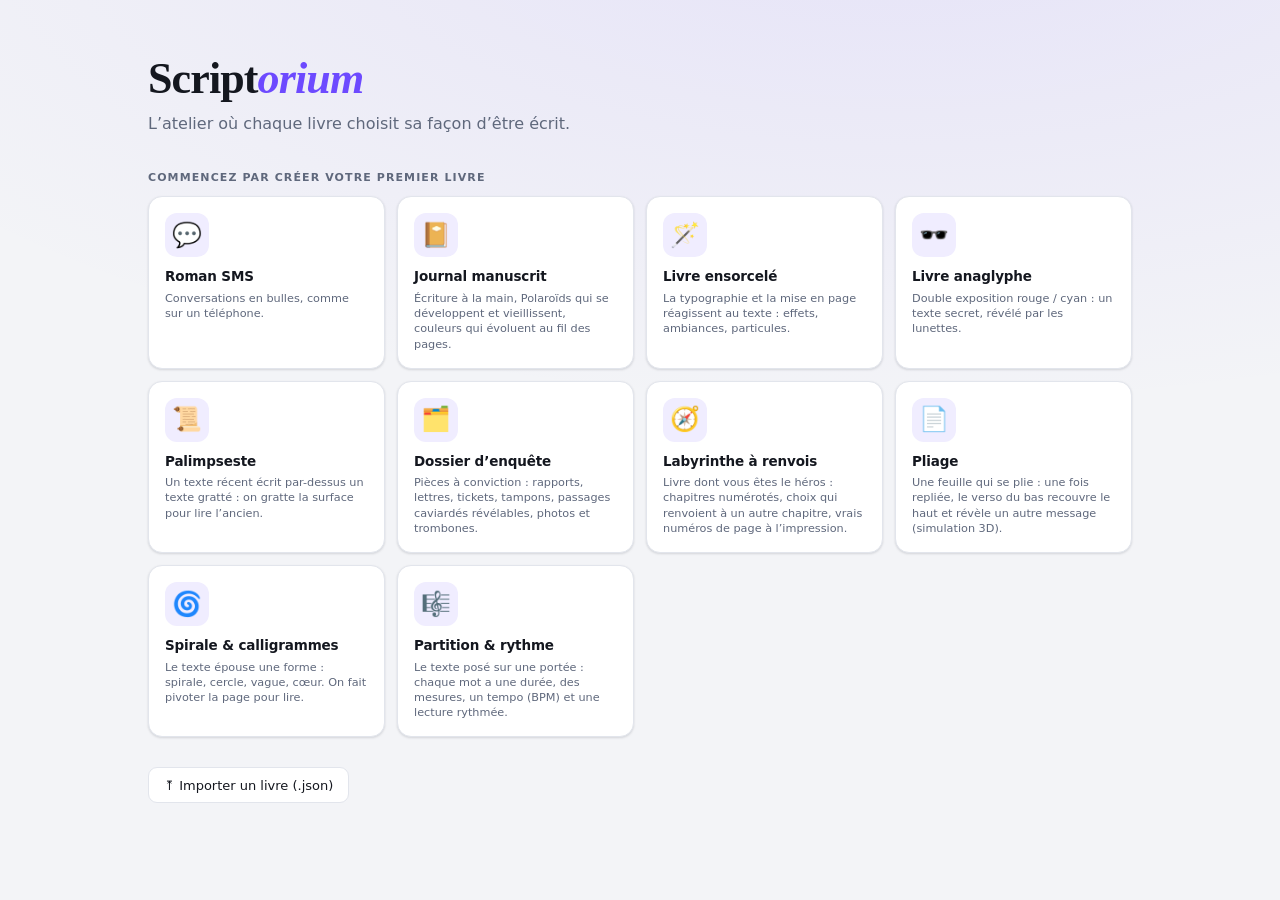
==== app/index.html @ e842d1b8 "Site Scriptorium : accueil, guide, atelier découpé en fichiers, mode hors ligne - app/ : l'atelier (" ====
<!DOCTYPE html>
<html lang="fr">
<head>
<meta charset="utf-8">
<meta name="viewport" content="width=device-width,initial-scale=1">
<meta name="description" content="Scriptorium — l’atelier d’écriture de romans SMS, journaux manuscrits et livres ensorcelés. Mise en page KDP, PDF, EPUB et vidéo.">
<meta name="theme-color" content="#0f1115">
<link rel="icon" href="../assets/icon.svg" type="image/svg+xml">
<link rel="manifest" href="../manifest.webmanifest">
<title>Scriptorium – l’atelier d’écriture de livres</title>
<link rel="stylesheet" href="css/scriptorium.css">
<style id="lay"></style>
<style id="xcss"></style>
<style id="bkA"></style>
<style id="bkP"></style>
<style id="pgs"></style>
</head>
<body>
<aside id="side">
 <div class="brand"><span class="logo">S</span><span>Script<b>orium</b></span> <small id="kbadge"></small></div>
 <nav class="tabs" aria-label="Panneaux">
  <button data-tab="0" class="on"><svg class="ic" viewBox="0 0 24 24" aria-hidden="true"><path d="M8 6h13M8 12h13M8 18h13M3.5 6h.01M3.5 12h.01M3.5 18h.01"/></svg>Plan</button>
  <button data-tab="1"><svg class="ic" viewBox="0 0 24 24" aria-hidden="true"><circle cx="9" cy="8" r="3.5"/><path d="M2.5 20a6.5 6.5 0 0113 0M16 4.7a3.5 3.5 0 010 6.6M18.5 20a6.5 6.5 0 00-2.6-5.2"/></svg>Persos</button>
  <button data-tab="2"><svg class="ic" viewBox="0 0 24 24" aria-hidden="true"><path d="M4 5a2 2 0 012-2h13v15H6a2 2 0 00-2 2zM4 20a2 2 0 012-2h13"/></svg>Livre</button>
  <button data-tab="3"><svg class="ic" viewBox="0 0 24 24" aria-hidden="true"><path d="M4 7h9M17 7h3M4 17h3M11 17h9"/><circle cx="15" cy="7" r="2"/><circle cx="9" cy="17" r="2"/></svg>Style</button>
  <button data-tab="4"><svg class="ic" viewBox="0 0 24 24" aria-hidden="true"><path d="M12 3v12M7 10l5 5 5-5M4 21h16"/></svg>Fichier</button>
 </nav>

 <div class="tp on" data-p="0">
  <h4>Chapitres</h4><div id="chaps"></div><button class="add" id="addChap">+ Nouveau chapitre</button><div id="labg"></div>
  <div class="small">Glissez un chapitre pour le réordonner, ou glissez des messages (poignée ⋮⋮) sur un chapitre pour les y déplacer.</div>
  <h4>Carnet de notes</h4>
  <textarea data-b="notes" rows="7" placeholder="Idées, intrigue, rappels… (jamais imprimé)" aria-label="Carnet de notes"></textarea>
 </div>

 <div class="tp" data-p="1">
  <h4>Personnages</h4>
  <select id="palSel" aria-label="Palette de couleurs"></select>
  <div id="chars"></div><button class="add" id="addChar">+ Nouveau personnage</button>
  <div class="small">D / G = côté des bulles. Cliquez sur l’avatar pour choisir un emoji ou une photo.</div>
 </div>

 <div class="tp" data-p="2">
  <h4>Livre</h4>
  <input data-b="meta.title" placeholder="Titre" aria-label="Titre du livre">
  <input data-b="meta.sub" placeholder="Sous-titre" aria-label="Sous-titre">
  <input data-b="meta.author" placeholder="Auteur" aria-label="Auteur">
  <div class="two"><label>Année<input type="number" data-b="meta.year"></label>
   <label>Langue<select data-b="meta.lang"><option value="fr">Français</option><option value="en">English</option><option value="es">Español</option><option value="de">Deutsch</option><option value="it">Italiano</option></select></label></div>
  <h4>Couverture</h4>
  <label>Modèle<select data-b="meta.cover.style" id="covSel"></select></label>
  <div class="two"><label>Couleur 1<input type="color" data-b="meta.cover.c1"></label><label>Couleur 2<input type="color" data-b="meta.cover.c2"></label></div>
  <div class="tools"><button id="bCvImg">Choisir une image</button><button id="bCvNo">Retirer l’image</button></div>
  <h4>Pages du livre</h4>
  <label>Dédicace<textarea data-b="meta.dedic" rows="2"></textarea></label>
  <label>Épigraphe<textarea data-b="meta.epi" rows="2"></textarea></label>
  <label>Mentions légales (ISBN, éditeur…)<textarea data-b="meta.copy" rows="2"></textarea></label>
  <label>Résumé (4ᵉ de couverture)<textarea data-b="meta.blurb" rows="3"></textarea></label>
  <label>Remerciements<textarea data-b="meta.thanks" rows="3"></textarea></label>
  <label>À propos de l’auteur<textarea data-b="meta.about" rows="3"></textarea></label>
    <h4>Amazon KDP</h4>
  <label>Papier<select data-b="set.paper"><option value="white">Blanc — 0,0572 mm / page</option><option value="cream">Crème — 0,0635 mm / page</option><option value="color">Couleur — 0,0596 mm / page</option></select></label>
  <label>Marges intérieures<select data-b="set.gmode"><option value="kdp">Reliure automatique (minimum KDP selon les pages)</option><option value="uni">Identiques partout</option></select></label>
  <label>Numéros de page<select data-b="set.pnpos"><option value="center">Centrés</option><option value="outer">Côté extérieur</option></select></label>
  <label class="ck"><input type="checkbox" data-b="set.recto"> Les chapitres commencent sur une page impaire (à droite)</label>
  <label>Miroir<select data-b="set.mirror"><option value="off">Aucun (seuls les blocs marqués sont retournés)</option><option value="book">Toutes les pages en miroir (lecture devant un miroir)</option></select></label>
  <label class="ck"><input type="checkbox" data-b="set.cvPdf"> Inclure la couverture dans le PDF</label>
  <div id="kdpBox" class="kdp"></div>
  <div class="tools"><button id="bKdpCalc">↻ Recalculer</button><button id="bKdpSvg">Gabarit de couverture (SVG)</button></div>
<h4>Objectif d’écriture</h4>
  <label>Mots par jour<input type="number" min="0" data-b="goal.target"></label>
 </div>

 <div class="tp" data-p="3">
  <div class="mk mk-sms">
  <h4>Style des bulles</h4>
  <div class="sty" id="styBtns">
   <button data-sty="ios">Messages</button><button data-sty="wa">Discussion</button>
   <button data-sty="msn">Messenger</button><button data-sty="disc">Salon (plat)</button>
   <button data-sty="min">Papier N&amp;B</button><button data-sty="retro">SMS rétro</button>
  </div>
  <h4>Bulles</h4>
  <label>Taille du texte <output data-o="set.fs"></output><input type="range" min="12" max="24" data-b="set.fs"></label>
  <label>Police<select data-b="set.font"><option value="sys">Système</option><option value="serif">Serif (Georgia)</option><option value="mono">Machine à écrire</option><option value="round">Arrondie</option><option value="hand">Manuscrite</option></select></label>
  <label>Arrondi <output data-o="set.radius"></output><input type="range" min="2" max="30" data-b="set.radius"></label>
  <label>Largeur max <output data-o="set.width"></output><input type="range" min="50" max="96" data-b="set.width"></label>
  <label>Espacement <output data-o="set.gap"></output><input type="range" min="0" max="14" data-b="set.gap"></label>
  <label class="ck"><input type="checkbox" data-b="set.tails"> Queue de bulle</label>
  <label class="ck"><input type="checkbox" data-b="set.names"> Noms au-dessus</label>
  <label class="ck"><input type="checkbox" data-b="set.avatars"> Avatars à côté des bulles</label>
  <label class="ck"><input type="checkbox" data-b="set.times"> Heures sous les bulles</label>
  <label class="ck"><input type="checkbox" data-b="set.read"> Accusé « Lu » sous le dernier message</label>
  <input data-b="set.readText" placeholder="Texte de l’accusé (Lu, Vu, Distribué…)" aria-label="Texte de l’accusé">
  <h4>Conversation</h4>
  <label class="ck"><input type="checkbox" data-b="set.header"> En-tête (contact, avatars)</label>
  <label class="ck"><input type="checkbox" data-b="set.status"> Barre d’état du téléphone</label>
  <label>Fond<select data-b="set.wall"><option value="none">Aucun</option><option value="color">Couleur unie</option><option value="dots">Pois</option><option value="grid">Quadrillage</option><option value="diag">Rayures</option><option value="image">Image</option></select></label>
  <label>Couleur du fond<input type="color" data-b="set.wallc"></label>
  <div class="tools"><button id="bWall">Image de fond…</button><button id="bWallNo">Retirer</button></div>
  </div>
  <div class="mk mk-journal" hidden>
  <h4>Écriture manuscrite</h4>
  <label>Écriture<select data-b="set.jfont"><option value="caveat">Caveat (fluide)</option><option value="apple">Homemade Apple (stylo)</option><option value="beanie">Reenie Beanie (griffonné)</option></select></label>
  <label>Taille <output data-o="set.jsize"></output><input type="range" min="16" max="36" data-b="set.jsize"></label>
  <label>Encre (si spectre désactivé)<input type="color" data-b="set.jink"></label>
  <label>Papier<select data-b="set.jpaper"><option value="ruled">Ligné</option><option value="grid">Quadrillé</option><option value="dots">Pointillé</option><option value="plain">Uni</option><option value="kraft">Kraft</option></select></label>
  <label class="ck"><input type="checkbox" data-b="set.jline"> Marge rouge (papier ligné)</label><label class="ck"><input type="checkbox" data-b="set.jtape"> Scotch sur les Polaroïds</label><label class="ck"><input type="checkbox" data-b="set.janim"> Écriture animée en lecture</label>
  <h4>Polaroïds évolutifs</h4>
  <label class="ck"><input type="checkbox" data-b="set.evoDev"> Les photos se développent au fil du livre</label>
  <label>Développement au début (%) <output data-o="set.dev0"></output><input type="range" min="0" max="100" data-b="set.dev0"></label><label>Développement à la fin (%) <output data-o="set.dev1"></output><input type="range" min="0" max="100" data-b="set.dev1"></label>
  <label class="ck"><input type="checkbox" data-b="set.evoAge"> Les photos vieillissent (jaunissent) au fil du livre</label>
  <label>Vieillissement au début (%) <output data-o="set.age0"></output><input type="range" min="0" max="100" data-b="set.age0"></label><label>Vieillissement à la fin (%) <output data-o="set.age1"></output><input type="range" min="0" max="100" data-b="set.age1"></label>
  <h4>Spectre de couleur progressif</h4>
  <label class="ck"><input type="checkbox" data-b="set.spec"> Activer le spectre</label>
  <div class="tools" id="specPre"></div><div id="specPrev" style="height:14px;border-radius:7px;margin:6px 0"></div>
  <label>Teinte au début <output data-o="set.sh0"></output><input type="range" min="0" max="720" data-b="set.sh0"></label><label>Teinte à la fin <output data-o="set.sh1"></output><input type="range" min="0" max="720" data-b="set.sh1"></label>
  <label>Saturation au début (%) <output data-o="set.ss0"></output><input type="range" min="0" max="100" data-b="set.ss0"></label><label>Saturation à la fin (%) <output data-o="set.ss1"></output><input type="range" min="0" max="100" data-b="set.ss1"></label>
  <label>Luminosité de l’encre (%) <output data-o="set.sl"></output><input type="range" min="15" max="60" data-b="set.sl"></label>
  <label class="ck"><input type="checkbox" data-b="set.specInk"> Colorer l’encre</label><label class="ck"><input type="checkbox" data-b="set.specPaper"> Teinter le papier</label><label class="ck"><input type="checkbox" data-b="set.specTape"> Colorer scotch et post-it</label><label class="ck"><input type="checkbox" data-b="set.specStrip"> Bande de couleur sur la page</label>
 </div>
 <div class="mk mk-spell" hidden>
  <h4>Livre ensorcelé</h4>
  <label>Ambiance du livre<select data-b="set.stheme"><option value="parchemin">Parchemin</option><option value="nuit">Nuit étoilée</option><option value="sang">Cramoisi</option><option value="givre">Givre</option><option value="foret">Forêt enchantée</option><option value="or">Or &amp; ivoire</option></select></label>
  <label>Typographie<select data-b="set.sfont"><option value="fell">Fell + Cinzel</option><option value="fraktur">Fell + Gothique</option><option value="serif">Georgia + Cinzel</option></select></label>
  <label>Taille du texte <output data-o="set.sfs"></output><input type="range" min="14" max="26" data-b="set.sfs"></label>
  <label class="ck"><input type="checkbox" data-b="set.sdrop"> Lettrine</label><label class="ck"><input type="checkbox" data-b="set.sauto"> Effets automatiques sur les mots (feu, glace, ombre…)</label><label class="ck"><input type="checkbox" data-b="set.smotion"> Effets animés</label><label class="ck"><input type="checkbox" data-b="set.sparts"> Particules d’ambiance (lecture)</label><label class="ck"><input type="checkbox" data-b="set.sreveal"> Apparition progressive (lecture)</label>
  <p class="hint">La mise en page réagit : phrases courtes centrées, cris en majuscules agrandis, questions en italique, dialogues en retrait, texte qui épouse les images rondes.</p>
 </div>
 <div class="mk mk-pal" hidden>
  <h4>Palimpseste</h4>
  <label>Visibilité du texte effacé (impression) <output data-o="set.palFade"></output><input type="range" min="15" max="90" data-b="set.palFade"></label>
  <p class="hint">Chaque bloc « Palimpseste » superpose un texte récent et un texte gratté dessous. En lecture, cliquez pour gratter la surface et révéler l’ancien texte.</p>
 </div>
 <div class="mk mk-dos" hidden>
  <h4>Dossier d’enquête</h4>
  <label class="ck"><input type="checkbox" data-b="set.dosReveal"> Caviardages révélables d’un clic (lecture écran)</label>
  <p class="hint">Entourez un passage de [[doubles crochets]] pour le caviarder. À l’impression il reste noir.</p>
 </div>
 <div class="mk mk-lab" hidden>
  <h4>Labyrinthe à renvois</h4>
  <p class="hint">Chaque chapitre est une case numérotée. Un bloc « Choix » renvoie vers un autre chapitre : en lecture un lien, sur papier « page N » (numéro réel, recalculé à la mise en page). Le graphe du Plan signale les chapitres orphelins.</p>
 </div>
 <div class="mk mk-fold" hidden>
  <h4>Pliage</h4>
  <p class="hint">Chaque bloc « Pliage » a un haut, un bas et un verso. En lecture, « Plier / déplier » simule le pli en 3D ; sur papier le verso est imprimé tête en bas sous le trait de pli.</p>
 </div>
 <div class="mk mk-spi" hidden>
  <h4>Spirale &amp; calligrammes</h4>
  <p class="hint">Le texte suit une forme (spirale, cercle, vague, cœur). En lecture, « Pivoter » tourne la forme par quarts de tour.</p>
 </div>
 <div class="mk mk-par" hidden>
  <h4>Partition &amp; rythme</h4>
  <label>Tempo par défaut <output data-o="set.bpm"></output><input type="range" min="40" max="200" data-b="set.bpm"></label>
  <p class="hint">Un mot = une noire. « mot_ » dure deux temps, « mot__ » trois, « . » est un silence, « | » force une barre de mesure.</p>
 </div>
 <div class="mk mk-ana" hidden>
  <h4>Double exposition</h4>
  <label>Encres<select data-b="set.anaInk"><option value="process">Pures (rouge / cyan)</option><option value="soft">Imprimante (adoucies)</option><option value="rgb">Écran</option></select></label>
  <label>Superposition<select data-b="set.anaMix"><option value="normal">Rouge et cyan purs (pas de noir)</option><option value="multiply">Réaliste impression (noir où ça se croise)</option></select></label>
  <label>Intensité des couches (%) <output data-o="set.ghost"></output><input type="range" min="40" max="100" data-b="set.ghost"></label>
  <label>Relief (décalage) <output data-o="set.depth"></output><input type="range" min="0" max="10" data-b="set.depth"></label>
  <label>Police<select data-b="set.afont"><option value="serif">Serif</option><option value="sans">Sans</option><option value="mono">Machine à écrire</option></select></label>
  <label>Taille du texte <output data-o="set.afs"></output><input type="range" min="13" max="24" data-b="set.afs"></label>
  <label class="ck"><input type="checkbox" data-b="set.anaNotice"> Page « Avant de lire »</label><label class="ck"><input type="checkbox" data-b="set.anaCalib"> Mire d’étalonnage</label>
  <p class="hint">Rouge = visible avec le verre cyan · Cyan = visible avec le verre rouge. Le bouton 🕶️ de la barre simule les lunettes.</p>
 </div>
  <h4>Application</h4>
  <label>Thème<select data-b="set.theme"><option value="auto">Automatique</option><option value="light">Clair</option><option value="dark">Sombre</option></select></label>
  <label>Couleur d’accent</label><div class="sw" id="accSw"></div>
  <label class="ck"><input type="checkbox" data-b="set.enter"> Entrée envoie (sinon Ctrl+Entrée)</label>
  <h4>Mise en page (PDF / impression)</h4>
  <label>Format<select data-b="set.page"><option value="11x17">Poche 11 × 17 cm</option><option value="A6">A6</option><option value="B6">B6</option><option value="A5">A5</option><option value="5x8">5 × 8 po</option><option value="6x9">6 × 9 po</option><option value="A4">A4</option><option value="letter">Lettre US</option></select></label>
  <label>Marges <output data-o="set.margin"></output><input type="range" min="6" max="30" data-b="set.margin"></label>
  <label class="ck"><input type="checkbox" data-b="set.cover"> Couverture</label>
  <label class="ck"><input type="checkbox" data-b="set.front"> Titre, mentions, dédicace</label>
  <label class="ck"><input type="checkbox" data-b="set.toc"> Table des matières</label>
  <label class="ck"><input type="checkbox" data-b="set.partpg"> Page de titre pour chaque partie</label>
  <label class="ck"><input type="checkbox" data-b="set.back"> Résumé, remerciements, auteur</label>
  <label class="ck"><input type="checkbox" data-b="set.pnum"> Numéros de page</label>
  <label class="ck"><input type="checkbox" data-b="set.runhead"> Titre courant en haut de page</label>
 </div>

 <div class="tp" data-p="4">
  <h4>Exporter</h4>
  <div class="tools">
   <button class="pri" id="bPrint">Imprimer / enregistrer en PDF</button>
   <button id="bHtmlP">Pages (HTML prêt à imprimer)</button><button id="bEpub">EPUB (liseuse)</button><button id="bHtml">Page web</button>
   <button class="pri" id="bMp4">🎬 Vidéo MP4 (la conversation se crée)</button><button id="bMd">Markdown</button><button id="bTxt">Script texte</button>
  </div>
  <h4>Sauvegarde</h4>
  <div class="tools">
   <button id="bJson">Exporter le livre (.json)</button><button id="bImp">Importer…</button>
   <button id="bScript">Coller un script</button><button id="bWA">Discussion WhatsApp</button>
   <button id="bHist" class="wide">Historique des versions</button>
  </div>
  <div class="small" id="expInfo"></div>
  <div class="small">Tout est enregistré automatiquement dans ce navigateur, sur cet appareil. Exportez le livre (.json) régulièrement : c’est votre vraie sauvegarde.</div>
  <h4>Divers</h4>
  <div class="tools"><button id="bStats">Statistiques</button><button id="bKeys">Raccourcis</button><button id="bLib2" class="wide">📚 Bibliothèque de livres</button><button id="bNew" class="wide">＋ Nouveau livre…</button></div>
 </div>
</aside>

<main id="main">
 <header class="head">
  <button class="ib" id="bFocus" title="Mode sans distraction (Ctrl+Maj+F)" aria-label="Mode sans distraction"><svg class="ic" viewBox="0 0 24 24" aria-hidden="true"><circle cx="12" cy="12" r="3"/><path d="M12 3v3M12 18v3M3 12h3M18 12h3"/></svg></button>
  <button class="ib" id="bHome" title="Accueil" aria-label="Accueil"><svg class="ic" viewBox="0 0 24 24" aria-hidden="true"><path d="M3 11l9-8 9 8M5 9.5V20h14V9.5"/></svg></button>
  <button class="ib" id="bLib" title="Bibliothèque de livres" aria-label="Bibliothèque"><svg class="ic" viewBox="0 0 24 24" aria-hidden="true"><path d="M4 4h4v16H4zM10 4h4v16h-4zM16.3 5.5l3.8 1-3 13-3.8-1z"/></svg></button>
  <button class="ib" id="bFm" title="Masquer / afficher le panneau (Ctrl+.)" aria-label="Masquer ou afficher le panneau"><svg class="ic" viewBox="0 0 24 24" aria-hidden="true"><rect x="3" y="4" width="18" height="16" rx="2"/><path d="M9 4v16"/></svg></button>
  <input class="chtitle" id="ct" aria-label="Titre du chapitre" placeholder="Titre du chapitre">
  <div class="seg" id="seg" role="group" aria-label="Vue">
   <button data-v="write" class="on">Écrire</button><button data-v="plan">Plan</button><button data-v="read">Lecture</button><button data-v="book">Livre</button>
  </div>
  <div class="sbox"><input class="srch" id="q" type="search" placeholder="Rechercher…" aria-label="Rechercher dans le livre"><span id="qc"></span><button class="ib sm" id="qp" aria-label="Résultat précédent"><svg class="ic" viewBox="0 0 24 24" aria-hidden="true"><path d="M12 19V5M5 12l7-7 7 7"/></svg></button><button class="ib sm" id="qn" aria-label="Résultat suivant"><svg class="ic" viewBox="0 0 24 24" aria-hidden="true"><path d="M12 5v14M5 12l7 7 7-7"/></svg></button></div>
  <button class="ib" id="bUn" title="Annuler (Ctrl+Z)" aria-label="Annuler"><svg class="ic" viewBox="0 0 24 24" aria-hidden="true"><path d="M9 14L4 9l5-5M4 9h10a6 6 0 010 12h-3"/></svg></button>
  <button class="ib" id="bRe" title="Rétablir (Ctrl+Maj+Z)" aria-label="Rétablir"><svg class="ic" viewBox="0 0 24 24" aria-hidden="true"><path d="M15 14l5-5-5-5M20 9H10a6 6 0 000 12h3"/></svg></button>
  <button class="ib" id="bK" title="Palette de commandes (Ctrl+K)" aria-label="Palette de commandes"><svg class="ic" viewBox="0 0 24 24" aria-hidden="true"><path d="M9 6a3 3 0 10-3 3h12a3 3 0 10-3-3v12a3 3 0 103-3H6a3 3 0 103 3z"/></svg></button>
  <button class="stat" id="stat" title="Statistiques"></button>
 </header>
 <div id="stage">
  <section class="view" id="vWrite">
   <div id="chat"><div id="phone" class="bk"><div id="pt"></div><div class="pg" id="page"></div></div></div>
   <div id="selbar" hidden></div>
   <div class="composer"><div class="cin">
    <div id="cbar"></div><div class="chips" id="chips"></div>
    <div class="send">
     <button class="ib" id="bPlus" title="Insérer : image, vocal, appel, lieu…" aria-label="Insérer">＋</button>
     <textarea id="ta" rows="1" placeholder="Écrire un message…" aria-label="Message"></textarea>
     <button class="ib" id="bTy" title="Indicateur de saisie" aria-label="Indicateur de saisie">···</button>
     <button class="go" id="go" aria-label="Envoyer">↑</button>
    </div>
    <div class="hint" id="hint"></div>
   </div></div>
  </section>
  <section class="view" id="vX" hidden>
   <div class="xbar" id="xbar"></div>
   <div id="xchat"><div id="xpage" class="xp"></div></div>
   <div class="composer" id="xcomp"></div>
  </section>
  <section class="view" id="vXRead" hidden>
   <div class="rbar"><button id="xrPrev" aria-label="Chapitre précédent">◀</button><b id="xrtitle"></b><button id="xrNext" aria-label="Chapitre suivant">▶</button><button class="acc" id="xrReplay">↺ Rejouer</button><span id="xrx"></span></div>
   <div id="xrbox"><div id="xrpage"></div></div>
  </section>
  <section class="view" id="vPlan" hidden>
   <div class="rbar"><b>Plan du livre</b><select id="pf" aria-label="Filtrer par statut"><option value="all">Tous les statuts</option><option value="draft">Brouillons</option><option value="review">À relire</option><option value="final">Terminés</option></select><span id="pinfo" class="small"></span></div>
   <div class="pgrid" id="pgrid"></div>
  </section>
  <section class="view" id="vRead" hidden>
   <div class="rbar"><button class="acc" id="rPlay">▶ Lire</button><button id="rNext">Suivant ⏭</button><button id="rAll">Tout afficher</button><label>Vitesse <input type="range" id="rsp" min="0.5" max="4" step="0.5" value="1.5"></label><b id="rtitle"></b></div>
   <div id="rchat"><div id="rphone" class="bk"><div id="rpt"></div><div class="pg" id="rpage"></div></div></div>
  </section>
  <section class="view" id="vBook" hidden>
   <div class="rbar"><b>Aperçu du livre</b><span class="small">Mise en page telle qu’exportée (PDF, EPUB, web).</span><span class="seg2" id="bkMode"><button data-m="flow">Continu</button><button data-m="pages">Pages</button><button data-m="spread">Double page</button></span><label class="small">Zoom <input type="range" id="bkZ" min="0" max="150" value="0" title="0 = ajusté"></label><span id="bkInfo" class="small"></span><span id="bkx"></span><button class="acc" id="bPrint2">Imprimer / PDF</button></div>
   <div class="bwrap" id="bwrap"></div>
  </section>
 </div>
</main>

<dialog id="md"><form id="mdForm"><h3 id="mdT"></h3><div id="mdB" class="frm"></div><menu><button type="button" id="mdNo">Annuler</button><button type="button" class="ok" id="mdOk">OK</button></menu></form></dialog>
<dialog id="pal"><input id="pi" placeholder="Taper une commande… (chapitre, export, style, personnage)" aria-label="Commande"><div id="pl" role="listbox"></div></dialog>
<div id="pop" hidden></div>
<div id="toasts" aria-live="polite"></div>
<div id="pr"></div>
<script src="js/fonts.js"></script>
<script src="js/scriptorium.js"></script>
<script>if('serviceWorker' in navigator&&location.protocol.startsWith('http'))navigator.serviceWorker.register('../sw.js').catch(()=>{})</script>
</body>
</html>
---- app/css/scriptorium.css ----
/* Scriptorium — styles de l’interface */
:root{--side:#0f1115;--s2:#181b22;--s3:#262b36;--sink:#e8eaf0;--smute:#8d95a9;--bg:#f3f4f7;--panel:#fff;--ink:#14171f;--mute:#5f687c;--line:#e2e5ec;--acc:#5848f5;--accT:#fff;--r:10px;--sh1:0 1px 2px rgba(16,24,40,.06),0 1px 3px rgba(16,24,40,.08);--sh2:0 8px 24px -8px rgba(16,24,40,.22);--ui:Inter,system-ui,-apple-system,"Segoe UI",Roboto,sans-serif}
:root[data-t=dark]{--bg:#0a0b0f;--panel:#13151b;--ink:#e8eaf0;--mute:#8f98ac;--line:#232733;--sh1:0 1px 2px rgba(0,0,0,.4);--sh2:0 8px 24px -8px rgba(0,0,0,.6)}
*{box-sizing:border-box}
html,body{height:100%;margin:0}
body{font:14px/1.4 system-ui,-apple-system,"Segoe UI",Roboto,sans-serif;background:var(--bg);color:var(--ink);display:grid;grid-template-columns:330px 1fr;overflow:hidden}
body.fm{grid-template-columns:0 1fr}body.fm aside{display:none}
button,input,select,textarea{font:inherit;color:inherit}
button{cursor:pointer}
:focus-visible{outline:2px solid var(--acc);outline-offset:2px}
[hidden]{display:none!important}
aside{background:var(--side);color:var(--sink);display:flex;flex-direction:column;min-height:0;overflow:hidden}
.brand{font:700 21px Georgia,serif;padding:14px 16px 8px;letter-spacing:.2px}.brand b{color:#b3a2ff;font-style:italic}
.tabs{display:grid;grid-auto-flow:column;grid-auto-columns:1fr;padding:0 8px;border-bottom:1px solid var(--s3)}
.tabs button{background:none;border:0;color:var(--smute);padding:8px 2px 7px;font-size:11px;border-bottom:2px solid transparent;display:flex;flex-direction:column;align-items:center;gap:2px}
.tabs button span{font-size:16px}.tabs button.on{color:#fff;border-color:var(--acc)}
.tp{flex:1;overflow:auto;padding:6px 14px 28px;display:none}.tp.on{display:block}
aside h4{margin:18px 0 6px;font-size:11px;letter-spacing:.09em;text-transform:uppercase;color:var(--smute);border-top:1px solid var(--s3);padding-top:12px}
aside h4:first-child{border:0;margin-top:10px;padding-top:0}
aside input:not([type=checkbox]):not([type=range]):not([type=color]),aside select,aside textarea{width:100%;background:var(--s2);border:1px solid var(--s3);border-radius:8px;padding:7px 9px;color:#fff;margin:4px 0}
aside textarea{resize:vertical;min-height:60px}
aside label{display:block;color:var(--smute);font-size:12px;margin-top:8px}
aside label.ck{display:flex;gap:8px;align-items:center;color:var(--sink);font-size:13px;margin-top:6px}
aside input[type=range]{width:100%;accent-color:var(--acc)}
aside input[type=color]{width:100%;height:32px;padding:0;border:1px solid var(--s3);border-radius:8px;background:none}
aside output{float:right;color:#fff}
.two{display:grid;grid-template-columns:1fr 1fr;gap:8px}
.row{display:flex;align-items:center;gap:4px;margin:3px 0}
.chap{flex:1;min-width:0;display:flex;align-items:center;gap:8px;text-align:left;background:none;border:0;border-radius:8px;padding:7px 9px;color:var(--sink)}
.chap .tt{flex:1;overflow:hidden;text-overflow:ellipsis;white-space:nowrap}.chap small{color:var(--smute)}
.chap:hover{background:var(--s2)}.chap.on{background:var(--acc);color:var(--accT)}.chap.on small{opacity:.8}
.sd{width:9px;height:9px;border-radius:50%;flex:none;background:#8b93a7}.sd.s-review{background:#f0b429}.sd.s-final{background:#2fa36b}
.part{font:600 11px system-ui;text-transform:uppercase;letter-spacing:.08em;color:#b3a2ff;margin:12px 4px 2px}
.convs{margin:2px 0 8px 14px;border-left:2px solid var(--line);padding-left:8px;display:flex;flex-direction:column;gap:3px}.crv{display:flex;gap:3px;align-items:center}.cvl{flex:1;display:flex;justify-content:space-between;gap:6px;text-align:left;background:transparent;border:0;color:inherit;padding:4px 6px;border-radius:6px;font-size:.88em;cursor:pointer}.cvl:hover{background:rgba(127,127,127,.15)}.cvl small{opacity:.6}.cvadd{align-self:flex-start;background:transparent;border:1px dashed var(--line);color:inherit;border-radius:6px;padding:2px 8px;font-size:.8em;cursor:pointer}
.crow.dz{outline:2px dashed var(--acc);border-radius:8px}
.mini{background:var(--s2);border:0;color:var(--sink);border-radius:6px;width:26px;height:26px;flex:none}.mini:hover{background:var(--s3)}
.add{width:100%;background:none;border:1px dashed #475069;color:#c3cadc;border-radius:8px;padding:8px;margin-top:6px}.add:hover{background:var(--s2)}
.cc{background:var(--s2);border-radius:12px;padding:8px;margin:8px 0}
.cc .row input[type=text]{flex:1;min-width:0;margin:0!important}
.cc input[type=color]{width:40px!important;height:28px;flex:none;margin:0}
.cc .note{margin:6px 0 0!important;font-size:12px}
.avb{width:34px;height:34px;border-radius:50%;border:0;padding:0;overflow:hidden;flex:none;font:600 14px system-ui;display:flex;align-items:center;justify-content:center}
.avt{width:28px;height:28px;border-radius:50%;flex:none;display:flex;align-items:center;justify-content:center;overflow:hidden}
.avt img{width:100%;height:100%;object-fit:cover;display:block}
.sty{display:grid;grid-template-columns:1fr 1fr;gap:6px}
.sty button{background:var(--s2);border:2px solid transparent;color:var(--sink);border-radius:10px;padding:9px 6px;font-size:12px}
.sty button.on{border-color:var(--acc);background:#262046}
.sw{display:flex;gap:6px;flex-wrap:wrap;margin:6px 0}.sw button{width:24px;height:24px;border-radius:50%;border:2px solid transparent;padding:0}.sw button.on{border-color:#fff}
.tools{display:grid;grid-template-columns:1fr 1fr;gap:6px;margin:6px 0}
.tools button{background:var(--s2);border:0;border-radius:8px;padding:9px 6px;text-align:center;color:var(--sink);font-size:13px}.tools button:hover{background:var(--s3)}
.tools .pri{background:var(--acc);color:var(--accT);grid-column:span 2}
.tools .wide{grid-column:span 2}
.small{font-size:11px;color:var(--smute);margin:6px 0}
main{display:flex;flex-direction:column;min-width:0;height:100vh}
.head{display:flex;align-items:center;gap:8px;padding:8px 14px;background:var(--panel);border-bottom:1px solid var(--line);flex-wrap:wrap}
.ib{background:var(--bg);border:0;border-radius:8px;width:32px;height:32px;flex:none}.ib:hover{background:var(--line)}.ib:disabled{opacity:.35;cursor:default}.ib.sm{width:26px;height:26px}
.chtitle{flex:1;min-width:120px;border:0;background:none;font:700 19px Georgia,serif;color:var(--ink)}
.seg{display:flex;background:var(--bg);border-radius:9px;padding:2px}.seg button{border:0;background:none;padding:5px 11px;border-radius:7px;font-size:13px;color:var(--mute)}.seg button.on{background:var(--panel);color:var(--ink);box-shadow:0 1px 3px rgba(0,0,0,.15)}
.sbox{display:flex;align-items:center;gap:4px}.srch{width:150px;border:1px solid var(--line);background:var(--bg);border-radius:999px;padding:6px 12px;color:var(--ink)}
#qc{font-size:11px;color:var(--mute);min-width:28px}
.stat{background:none;border:0;color:var(--mute);font-size:12px;text-align:right;white-space:nowrap;line-height:1.3;padding:2px 4px}
.goal{height:4px;border-radius:3px;background:var(--line);margin-top:3px;overflow:hidden}.goal i{display:block;height:100%;background:var(--acc);width:0}
#svs{font-size:11px;color:var(--mute)}
#stage{flex:1;min-height:0;display:flex;flex-direction:column;position:relative}
.view{flex:1;min-height:0;display:flex;flex-direction:column}
#chat{flex:1;overflow:auto;padding:22px 14px 90px;position:relative}
#phone,#rphone{max-width:480px;margin:0 auto;border:1px solid var(--line);border-radius:30px;box-shadow:0 18px 50px -24px rgba(20,20,60,.35);overflow:hidden}
.empty{text-align:center;color:var(--mute);margin:70px 20px}
.ctl{position:absolute;top:-15px;display:none;gap:1px;background:var(--panel);border:1px solid var(--line);border-radius:8px;padding:2px;z-index:4;box-shadow:0 4px 12px rgba(0,0,0,.14);white-space:nowrap;color:var(--ink)}
.r>.ctl{right:0}.l>.ctl{left:0}.c>.ctl{left:50%;transform:translateX(-50%)}
.it:hover>.ctl,.it:focus-within>.ctl{display:flex}
.ctl button,.ctl .dg{background:none;border:0;width:24px;height:24px;border-radius:5px;color:var(--mute);font-size:12px;display:inline-flex;align-items:center;justify-content:center;padding:0}
.ctl .dg{cursor:grab}.ctl button:hover{background:var(--bg);color:var(--ink)}
.it.sel::after{content:'';position:absolute;inset:-3px -6px;border:2px solid var(--acc);border-radius:12px;pointer-events:none}
.it.dim{opacity:.22}.it.hit .b{box-shadow:0 0 0 2px #f0b429}
.it.flash{animation:fl 1.4s}@keyframes fl{0%,60%{background:rgba(240,180,41,.4)}100%{background:none}}
.it.dT{box-shadow:0 -3px 0 var(--acc)}.it.dB{box-shadow:0 3px 0 var(--acc)}
.authnote{background:#fff3b0;color:#4a3b00;border-radius:10px;padding:6px 12px;font-size:13px;max-width:100%;white-space:pre-wrap;text-align:left!important;outline:none}
.authnote::before{content:'📝 Note d’auteur — non imprimée\A';white-space:pre;display:block;font-size:10px;opacity:.7;font-weight:600}
.dots i{animation:bl 1.2s infinite}.dots i:nth-child(2){animation-delay:.15s}.dots i:nth-child(3){animation-delay:.3s}
@keyframes bl{50%{opacity:.15}}@media(prefers-reduced-motion:reduce){.dots i,.it.flash{animation:none}}
.hid{display:none!important}
#selbar{position:absolute;left:50%;bottom:150px;transform:translateX(-50%);background:var(--side);color:#fff;border-radius:12px;padding:6px 10px;display:flex;gap:6px;align-items:center;box-shadow:0 8px 30px rgba(0,0,0,.35);z-index:6;flex-wrap:wrap;max-width:94%}
#selbar button{background:var(--s2);border:0;color:#fff;border-radius:8px;padding:6px 10px;font-size:12px}#selbar button:hover{background:var(--s3)}
.composer{background:var(--panel);border-top:1px solid var(--line);padding:8px 16px 10px}
.cin{max-width:480px;margin:0 auto}
.cb{display:flex;justify-content:space-between;align-items:center;gap:8px;background:var(--bg);border-left:3px solid var(--acc);border-radius:6px;padding:4px 8px;margin-bottom:6px;font-size:12px;color:var(--mute)}
.cb button{background:none;border:0;color:var(--mute)}
.chips{display:flex;flex-wrap:wrap;gap:6px;margin-bottom:8px}
.chip{border:1px solid var(--line);border-radius:999px;padding:3px 12px;font-size:12px;background:var(--bg);color:var(--ink)}.chip.on{border-color:transparent}
.send{display:flex;gap:6px;align-items:flex-end}
#ta{flex:1;resize:none;border:1px solid var(--line);background:var(--bg);border-radius:18px;padding:9px 14px;max-height:140px;min-height:38px;color:var(--ink)}
.go{background:var(--acc);color:var(--accT);border:0;border-radius:50%;width:38px;height:38px;font-size:17px;flex:none}
.hint{font-size:11px;color:var(--mute);margin-top:6px}
.rbar{display:flex;gap:8px;align-items:center;padding:8px 16px;background:var(--panel);border-bottom:1px solid var(--line);flex-wrap:wrap}
.rbar button,.rbar select{background:var(--bg);border:1px solid var(--line);border-radius:8px;padding:5px 12px;color:var(--ink)}
.rbar .acc{background:var(--acc);color:var(--accT);border:0}
#rchat{flex:1;overflow:auto;padding:22px 14px 60px}
.pgrid{flex:1;overflow:auto;display:grid;grid-template-columns:repeat(auto-fill,minmax(250px,1fr));gap:14px;padding:18px;align-content:start}
.card{background:var(--panel);border:1px solid var(--line);border-radius:14px;padding:12px;display:flex;flex-direction:column;gap:6px;text-align:left}
.card.cur{border-color:var(--acc)}.card.dz{outline:2px dashed var(--acc)}
.card .ch{display:flex;justify-content:space-between;gap:8px;align-items:flex-start}
.card .ctag{font-size:11px;text-transform:uppercase;letter-spacing:.08em;color:var(--acc);font-weight:700}
.card .cm{font-size:12px;color:var(--mute)}.card .cx p{margin:2px 0;font-size:12px;color:var(--mute);overflow:hidden;text-overflow:ellipsis;white-space:nowrap}
.card .cn{font-size:12px;background:#fff3b0;color:#4a3b00;border-radius:8px;padding:4px 8px}
.card .ca{display:flex;gap:6px;flex-wrap:wrap;margin-top:auto}.card .ca button{background:var(--bg);border:0;border-radius:7px;padding:4px 9px;font-size:12px}.card .ca .dg{color:#d33}
.st{border:0;border-radius:999px;padding:2px 9px;font-size:11px;background:#e6e8ef;color:#333;flex:none}.st.s-review{background:#ffe6a3;color:#5a4300}.st.s-final{background:#bfeccf;color:#10502b}
.card.addc{align-items:center;justify-content:center;border-style:dashed;color:var(--mute);min-height:140px;background:none}
.bwrap{flex:1;overflow:auto;background:#d4d8e3;padding:6px 10px 40px}
:root[data-t=dark] .bwrap{background:#0a0c10}
dialog{border:1px solid var(--line);border-radius:16px;background:var(--panel);color:var(--ink);width:min(520px,94vw);padding:18px;max-height:90vh}
dialog.wide{width:min(760px,96vw)}
dialog::backdrop{background:rgba(5,6,12,.55)}
dialog h3{margin:0 0 8px;font:700 18px Georgia,serif}
#mdB{max-height:64vh;overflow:auto;padding:2px}
dialog menu{display:flex;gap:8px;justify-content:flex-end;margin:12px 0 0;padding:0}
dialog menu button,.btn{padding:7px 14px;border-radius:8px;border:1px solid var(--line);background:var(--bg);color:var(--ink)}
dialog menu .ok{background:var(--acc);color:var(--accT);border:0}
.frm label{display:block;margin-top:10px;font-size:12px;color:var(--mute)}
.frm label.ck{display:flex;gap:8px;align-items:center;color:var(--ink);font-size:13px}
.frm input:not([type=checkbox]),.frm select,.frm textarea,dialog textarea{width:100%;border:1px solid var(--line);background:var(--bg);color:var(--ink);border-radius:8px;padding:7px 9px;margin-top:3px}
.frm textarea,dialog textarea{min-height:150px;resize:vertical}
.hrow{display:flex;gap:8px;align-items:center;padding:7px 0;border-bottom:1px solid var(--line)}.hrow span{flex:1}
.bar{height:8px;background:var(--line);border-radius:5px;overflow:hidden}.bar i{display:block;height:100%;background:var(--acc)}
.sgrid{display:grid;grid-template-columns:repeat(4,1fr);gap:8px;margin-bottom:10px}.sgrid div{background:var(--bg);border-radius:10px;padding:8px;text-align:center}.sgrid b{display:block;font-size:20px}
.srow{display:grid;grid-template-columns:130px 1fr 70px;gap:8px;align-items:center;font-size:12px;margin:5px 0}
kbd{background:var(--bg);border:1px solid var(--line);border-radius:5px;padding:1px 6px;font:12px ui-monospace,monospace}
#pal{padding:10px;width:min(560px,94vw);top:12vh;margin-top:0}
#pal input{width:100%;border:1px solid var(--line);background:var(--bg);color:var(--ink);border-radius:10px;padding:10px 12px;font-size:15px}
#pl{max-height:50vh;overflow:auto;margin-top:6px}
#pl button{display:block;width:100%;text-align:left;border:0;background:none;padding:8px 10px;border-radius:8px;color:var(--ink)}#pl button.on{background:var(--acc);color:var(--accT)}
#pop{position:fixed;z-index:80;background:var(--panel);color:var(--ink);border:1px solid var(--line);border-radius:12px;box-shadow:0 12px 40px rgba(0,0,0,.25);padding:5px;min-width:150px;max-width:90vw}
#pop .pi{display:block;width:100%;text-align:left;background:none;border:0;padding:7px 10px;border-radius:7px;color:var(--ink);white-space:nowrap}#pop .pi:hover{background:var(--bg)}#pop .pi.acc{background:var(--acc);color:var(--accT);text-align:center}#pop .pi.danger{color:#d33}
#pop .rg{display:grid;grid-template-columns:repeat(5,1fr);gap:2px}#pop .rg button{background:none;border:0;font-size:20px;padding:5px;border-radius:7px}#pop .rg button:hover{background:var(--bg)}
#pop .tp2{display:flex;gap:6px;align-items:center;padding:4px}#pop input{background:var(--bg);border:1px solid var(--line);border-radius:7px;padding:5px 8px;color:var(--ink)}
#toasts{position:fixed;left:50%;bottom:24px;transform:translateX(-50%);display:flex;flex-direction:column;gap:6px;z-index:100;align-items:center}
.toast{background:#1c202b;color:#fff;border-radius:10px;padding:9px 14px;box-shadow:0 8px 24px rgba(0,0,0,.35);display:flex;gap:12px;align-items:center}.toast button{background:none;border:0;color:#b3a2ff;font-weight:600}
#pr{display:none}
@media(max-width:900px){body{grid-template-columns:1fr}aside{position:fixed;inset:0 25% 0 0;z-index:30;display:none;max-width:340px}body.sbo aside{display:flex}body.fm aside{display:none}.srch{width:100px}.seg button{padding:5px 8px}}
@media print{
 body{display:block;overflow:visible;background:#fff;height:auto}aside,main,dialog,#pop,#toasts,#home,#fbar{display:none!important}
 #pr{display:block}#pr *{-webkit-print-color-adjust:exact;print-color-adjust:exact}
}

.xbar{display:flex;gap:10px;align-items:center;flex-wrap:wrap;padding:6px 16px;background:var(--panel);border-bottom:1px solid var(--line);font-size:13px;color:var(--mute)}
.xbar select,.xbar button,.xbar input{background:var(--bg);border:1px solid var(--line);border-radius:8px;padding:4px 10px;color:var(--ink)}
.xbar b{color:var(--ink)}
#xchat,#xrbox{flex:1;overflow:auto;padding:22px 14px 90px}
.xp,#xrpage{max-width:640px;margin:0 auto}
#xcomp .xrow{display:flex;gap:8px;align-items:flex-end;flex-wrap:wrap}
#xcomp .xtas{flex:1;min-width:240px;display:flex;flex-direction:column;gap:6px}
#xcomp textarea{width:100%;box-sizing:border-box;border:1px solid var(--line);background:var(--bg);color:var(--ink);border-radius:10px;padding:8px 10px;font:inherit;resize:vertical}
#xcomp .xbtns{display:flex;gap:6px;flex-wrap:wrap}
#xcomp .xbtns button{background:var(--bg);border:1px solid var(--line);border-radius:8px;padding:6px 11px;color:var(--ink)}
#xcomp .xbtns button.acc{background:var(--acc);color:var(--accT);border:0}
.lib .lb{display:flex;gap:10px;align-items:center;padding:8px 10px;border:1px solid var(--line);border-radius:10px;margin-bottom:6px}.lib .lb.cur{border-color:var(--acc)}
.lib .lbi{font-size:24px}.lib .lbt{flex:1;display:flex;flex-direction:column}.lib small{color:var(--mute)}
.lib button{background:var(--bg);border:1px solid var(--line);border-radius:8px;padding:5px 10px;color:var(--ink)}.lib button.acc{background:var(--acc);color:var(--accT);border:0}
.kcs{display:grid;grid-template-columns:1fr 1fr;gap:10px;margin-bottom:12px}
.kc{display:flex;flex-direction:column;gap:4px;align-items:flex-start;text-align:left;padding:12px;border:2px solid var(--line);border-radius:12px;background:var(--bg);color:var(--ink)}.kc.on{border-color:var(--acc);background:color-mix(in srgb,var(--acc),transparent 90%)}.kc small{color:var(--mute);line-height:1.35}.kci{font-size:26px}
.mk[hidden]{display:none}
#home{position:fixed;inset:0;z-index:20;background:var(--bg);color:var(--ink);overflow:auto}#home[hidden]{display:none}
#home .hw{max-width:980px;margin:0 auto;padding:48px 24px 60px}#home h1{font:700 52px Georgia,serif;margin:0}#home h1 i{color:var(--acc)}
#home .hs{color:var(--mute);font-size:17px;margin:6px 0 34px}#home h2{font-size:13px;text-transform:uppercase;letter-spacing:.1em;color:var(--mute);margin:26px 0 10px}
#home .hg{display:grid;grid-template-columns:repeat(auto-fill,minmax(210px,1fr));gap:12px}#home .hg.k{grid-template-columns:repeat(auto-fit,minmax(220px,1fr))}
#home .hb,#home .hk{position:relative;display:flex;flex-direction:column;gap:4px;align-items:flex-start;text-align:left;padding:16px;border:1px solid var(--line);border-radius:14px;background:var(--panel);color:var(--ink);cursor:pointer;font:inherit}
#home .hb:hover,#home .hk:hover{border-color:var(--acc);transform:translateY(-2px);box-shadow:0 10px 26px -14px rgba(0,0,0,.4)}
#home .hbi{font-size:30px}#home small{color:var(--mute);line-height:1.35}#home .hbx{position:absolute;right:8px;top:8px;display:none;gap:2px}#home .hb:hover .hbx{display:flex}
#home .hbx button{border:0;background:var(--bg);border-radius:7px;width:28px;height:28px;cursor:pointer}
#home .hf{margin-top:30px;display:flex;gap:10px;flex-wrap:wrap}#home .hf button{border:1px solid var(--line);background:var(--panel);color:var(--ink);border-radius:9px;padding:8px 14px;cursor:pointer}#home .hf .acc{background:var(--acc);color:var(--accT);border:0}
.seg2{display:inline-flex;background:var(--bg);border-radius:9px;padding:2px}.seg2 button{border:0!important;background:none!important;padding:4px 10px!important}.seg2 button.on{background:var(--panel)!important;box-shadow:0 1px 3px rgba(0,0,0,.15)}
.kdp{background:var(--bg);border:1px solid var(--line);border-radius:10px;padding:8px 10px;margin:6px 0}.kdp .kr{display:flex;justify-content:space-between;gap:8px;padding:2px 0}.kdp .kr span{color:var(--mute)}.kdp .warn{color:#c2410c;font-size:12px;margin:4px 0 0}
body.focus{grid-template-columns:1fr!important}body.focus aside,body.focus .head{display:none}
#fbar[hidden]{display:none}#fbar{position:fixed;top:0;left:0;right:0;z-index:25;display:flex;gap:10px;align-items:center;justify-content:center;padding:6px 12px;background:rgba(20,22,30,.92);color:#fff;font:13px system-ui;opacity:.3;transition:opacity .25s}#fbar:hover,#fbar:focus-within{opacity:1}
#fbar input{width:64px;background:#2a2e3a;color:#fff;border:1px solid #444;border-radius:6px;padding:3px 6px}#fbar button{background:#2a2e3a;color:#fff;border:1px solid #444;border-radius:7px;padding:3px 10px;cursor:pointer}#fbar button.on{background:#fff;color:#111}
#fbar .fbar{width:140px;height:6px;background:#3a3e4c;border-radius:4px;overflow:hidden}#fbar .fbar i{display:block;height:100%;background:#7fd16a;width:0}
#xcomp{position:relative}
/* ═════ Direction artistique ═════ */
/* ═════ Direction artistique : sobre, dense, lisible ═════ */
body{font:13.5px/1.45 var(--ui);-webkit-font-smoothing:antialiased;text-rendering:optimizeLegibility}
body{grid-template-columns:300px 1fr}
.ic{width:18px;height:18px;fill:none;stroke:currentColor;stroke-width:1.7;stroke-linecap:round;stroke-linejoin:round;flex:none;display:block}
::-webkit-scrollbar{width:10px;height:10px}::-webkit-scrollbar-thumb{background:rgba(120,128,150,.35);border-radius:8px;border:3px solid transparent;background-clip:content-box}::-webkit-scrollbar-thumb:hover{background:rgba(120,128,150,.6);background-clip:content-box;border:3px solid transparent}::-webkit-scrollbar-track{background:transparent}
:focus-visible{outline:2px solid var(--acc);outline-offset:1px;border-radius:6px}
/* Panneau latéral */
aside{border-right:1px solid #000}
.brand{display:flex;align-items:center;gap:10px;font:600 17px var(--ui);padding:16px 16px 12px;letter-spacing:-.01em;flex-wrap:wrap}
.brand b{font:italic 600 17px Georgia,serif;color:#a99cff}
.brand .logo{width:28px;height:28px;border-radius:8px;background:linear-gradient(135deg,#6d5bff,#9b6bff);display:grid;place-items:center;font:italic 700 16px Georgia,serif;color:#fff;box-shadow:0 2px 8px rgba(88,72,245,.45)}
.brand small{flex-basis:100%;font:500 11px var(--ui);color:var(--smute);margin:-4px 0 0 38px;display:block}
.tabs{padding:0 10px;border-bottom:1px solid var(--s3);gap:2px}
.tabs button{padding:9px 2px 8px;font:500 11px var(--ui);color:var(--smute);gap:4px;transition:color .15s;border-bottom-width:2px}
.tabs button:hover{color:var(--sink)}.tabs button.on{color:#fff;border-color:var(--acc)}
.tp{padding:4px 14px 32px}
aside h4{margin:22px 0 8px;font:600 10.5px var(--ui);letter-spacing:.09em;color:var(--smute);border-top:0;padding-top:0}
aside h4:first-child{margin-top:12px}
aside input:not([type=checkbox]):not([type=range]):not([type=color]),aside select,aside textarea{background:var(--s2);border:1px solid var(--s3);border-radius:8px;padding:0 10px;height:32px;font-size:13px;color:#fff;margin:4px 0;transition:border-color .15s,box-shadow .15s}
aside textarea{height:auto;padding:8px 10px;line-height:1.45}
aside input:focus,aside select:focus,aside textarea:focus{outline:0;border-color:var(--acc);box-shadow:0 0 0 3px rgba(88,72,245,.25)}
aside label{font:500 12px var(--ui);color:var(--smute);margin-top:10px}
aside label.ck{font-size:13px;color:var(--sink);gap:9px}
aside input[type=checkbox]{accent-color:var(--acc);width:15px;height:15px}
aside input[type=color]{border-radius:8px;border:1px solid var(--s3);height:32px;cursor:pointer}
.chap{padding:7px 10px;border-radius:8px;font-weight:500;transition:background .12s}
.chap:hover{background:var(--s2)}
.chap.on{background:rgba(88,72,245,.22);color:#fff;box-shadow:inset 2px 0 0 var(--acc)}
.chap small{font-variant-numeric:tabular-nums;font-size:11px}
.part{font:600 10.5px var(--ui);color:#a99cff;margin:14px 4px 4px}
.mini{background:transparent;color:var(--smute);border-radius:6px;width:24px;height:24px;transition:background .12s,color .12s}.mini:hover{background:var(--s3);color:#fff}
.add{border:1px dashed var(--s3);color:var(--smute);border-radius:8px;padding:8px;font-weight:500;transition:all .15s}.add:hover{background:var(--s2);color:#fff;border-color:#3a4152}
.cc{background:var(--s2);border:1px solid var(--s3);border-radius:12px;padding:10px}
.sty button{background:var(--s2);border:1px solid var(--s3);border-radius:9px;padding:10px 6px;font-weight:500;transition:all .12s}.sty button:hover{border-color:#3a4152}.sty button.on{border-color:var(--acc);background:rgba(88,72,245,.18)}
.tools button{background:var(--s2);border:1px solid var(--s3);border-radius:8px;padding:0 8px;min-height:34px;font:500 12.5px var(--ui);transition:all .12s}.tools button:hover{background:var(--s3)}
.tools .pri{background:var(--acc);border-color:var(--acc);color:#fff}.tools .pri:hover{background:#6a5cff}
.small{font:12px/1.45 var(--ui);color:var(--smute)}
.kdp{background:var(--s2);border:1px solid var(--s3);border-radius:10px}
.convs{border-left:1px solid var(--s3);margin-left:16px}
.cvl{font-weight:500}
/* Barre supérieure */
.head{height:54px;padding:0 16px;gap:6px;flex-wrap:nowrap;box-shadow:0 1px 0 var(--line)}
.ib{background:transparent;color:var(--mute);border-radius:8px;width:34px;height:34px;display:grid;place-items:center;padding:0;transition:background .12s,color .12s}
.ib:hover{background:var(--bg);color:var(--ink)}.ib.sm{width:28px;height:28px}.ib.sm .ic{width:15px;height:15px}
.chtitle{font:600 16px var(--ui);letter-spacing:-.01em;padding:0 8px;height:34px;border-radius:8px;min-width:100px;transition:background .12s}
.chtitle:hover,.chtitle:focus{background:var(--bg);outline:0}
.seg{background:var(--bg);border:1px solid var(--line);border-radius:10px;padding:3px;gap:1px}
.seg button{padding:5px 13px;border-radius:7px;font:500 13px var(--ui);color:var(--mute);transition:all .12s}.seg button:hover{color:var(--ink)}.seg button.on{background:var(--panel);color:var(--ink);box-shadow:var(--sh1)}
.srch{width:170px;height:32px;border-radius:8px;padding:0 11px;border:1px solid var(--line);background:var(--bg);transition:border-color .15s,box-shadow .15s}.srch:focus{outline:0;border-color:var(--acc);box-shadow:0 0 0 3px rgba(88,72,245,.15);background:var(--panel)}
.stat{font:500 12px/1.3 var(--ui);color:var(--mute);font-variant-numeric:tabular-nums}
.goal{height:3px}
/* Zone d'écriture */
#chat,#rchat,#xchat,#xrbox{padding-top:28px}
#phone,#rphone{border:1px solid var(--line);border-radius:24px;box-shadow:var(--sh2)}
.composer{border-top:1px solid var(--line);padding:10px 16px 12px;background:var(--panel)}
.chips{gap:6px}.chip{border-radius:999px;padding:3px 12px;font:500 12px var(--ui);border:1px solid var(--line);transition:all .12s}.chip:hover{border-color:var(--mute)}
#ta{border-radius:14px;padding:9px 14px;background:var(--bg);border:1px solid var(--line);transition:border-color .15s,box-shadow .15s}#ta:focus{outline:0;border-color:var(--acc);box-shadow:0 0 0 3px rgba(88,72,245,.15);background:var(--panel)}
.go{background:var(--acc);box-shadow:0 2px 6px rgba(88,72,245,.4);transition:transform .1s,background .12s}.go:hover{background:#6a5cff}.go:active{transform:scale(.94)}
.hint{color:var(--mute);font-size:11.5px}
.ctl{border-radius:9px;box-shadow:var(--sh2);padding:3px}
#selbar{border-radius:12px;background:#171a22;border:1px solid #2a3040}
.rbar,.xbar{padding:9px 16px;gap:8px;font-size:13px}
.rbar button,.rbar select,.xbar button,.xbar select,.xbar input{border-radius:8px;padding:5px 12px;font:500 12.5px var(--ui);background:var(--panel);border:1px solid var(--line);transition:all .12s}
.rbar button:hover,.xbar button:hover{border-color:var(--mute)}
.rbar .acc,.rbar button.pri{background:var(--acc);border-color:var(--acc);color:#fff}
.bwrap{background:#e4e7ee}:root[data-t=dark] .bwrap{background:#07080b}
/* Vue plan */
.pgrid{padding:22px;gap:16px;grid-template-columns:repeat(auto-fill,minmax(270px,1fr))}
.card{border-radius:14px;padding:14px;box-shadow:var(--sh1);transition:box-shadow .15s,border-color .15s}.card:hover{box-shadow:var(--sh2)}.card.cur{border-color:var(--acc);box-shadow:0 0 0 1px var(--acc),var(--sh1)}
.card .ch b{font-weight:600;letter-spacing:-.01em}
.card .ca button{background:var(--bg);border:1px solid var(--line);border-radius:7px;padding:4px 10px;font:500 12px var(--ui);transition:all .12s}.card .ca button:hover{border-color:var(--mute)}
.card.addc{background:transparent;border:1px dashed var(--line);box-shadow:none}.card.addc:hover{border-color:var(--acc);color:var(--acc)}
.st{font-weight:600;border:0}
/* Boîtes de dialogue */
dialog{border:1px solid var(--line);border-radius:16px;padding:22px;box-shadow:0 24px 70px -20px rgba(10,14,30,.5)}
dialog::backdrop{background:rgba(10,12,20,.5);backdrop-filter:blur(3px)}
dialog h3{font:600 17px var(--ui);letter-spacing:-.01em;margin:0 0 10px}
dialog menu{gap:8px;margin-top:16px}
dialog menu button,.btn{padding:0 15px;height:34px;border-radius:8px;border:1px solid var(--line);background:var(--panel);font:500 13px var(--ui);transition:all .12s}dialog menu button:hover,.btn:hover{border-color:var(--mute)}
dialog menu .ok{background:var(--acc);border-color:var(--acc);color:#fff}dialog menu .ok:hover{background:#6a5cff}
.frm label{font:500 12px var(--ui);color:var(--mute)}
.frm input:not([type=checkbox]),.frm select,.frm textarea,dialog textarea{border-radius:8px;padding:0 10px;height:34px;background:var(--panel);border:1px solid var(--line);transition:border-color .15s,box-shadow .15s}
.frm textarea,dialog textarea{height:auto;padding:8px 10px}
.frm input:focus,.frm select:focus,.frm textarea:focus,dialog textarea:focus{outline:0;border-color:var(--acc);box-shadow:0 0 0 3px rgba(88,72,245,.15)}
.frm input[type=checkbox]{accent-color:var(--acc)}
.kc{border:1px solid var(--line);border-radius:12px;background:var(--panel);transition:all .12s}.kc:hover{border-color:var(--mute)}.kc.on{border:1px solid var(--acc);box-shadow:0 0 0 1px var(--acc)}
.lib .lb{border-radius:12px;background:var(--panel)}
kbd{border-radius:6px;font:11.5px ui-monospace,monospace;box-shadow:0 1px 0 var(--line)}
#pal{border-radius:14px}#pal input{height:42px;border-radius:10px}
#pl button{border-radius:8px;padding:8px 12px}
#pop{border-radius:12px;box-shadow:var(--sh2)}
.toast{background:#171a22;border:1px solid #2a3040;border-radius:11px;font-weight:500}
/* Accueil */
#home{background:radial-gradient(1200px 500px at 70% -10%,color-mix(in srgb,var(--acc) 10%,transparent),transparent),var(--bg)}
#home .hw{max-width:1040px;padding:56px 28px 70px}
#home h1{font:700 44px/1.05 Georgia,serif;letter-spacing:-.02em}
#home .hs{font-size:16px;margin:10px 0 36px;max-width:620px}
#home h2{font:600 11px var(--ui);letter-spacing:.1em;margin:34px 0 12px}
#home .hb,#home .hk{border-radius:14px;padding:16px;box-shadow:var(--sh1);transition:transform .15s,box-shadow .15s,border-color .15s}
#home .hb:hover,#home .hk:hover{transform:translateY(-2px);box-shadow:var(--sh2)}
#home .hbi,.kci{width:44px;height:44px;border-radius:12px;background:color-mix(in srgb,var(--acc) 10%,var(--panel));display:grid;place-items:center;font-size:24px;margin-bottom:6px}
#home .hb b,#home .hk b{font-weight:600;letter-spacing:-.01em}
#home .hf button{border-radius:9px;padding:0 15px;height:36px;font:500 13px var(--ui);transition:all .12s}#home .hf button:hover{border-color:var(--mute)}
#home .hf .acc{background:var(--acc);border-color:var(--acc);color:#fff}
@media(max-width:900px){body{grid-template-columns:1fr}.seg button{padding:5px 9px}.head{flex-wrap:wrap;height:auto;padding:8px 12px}}
@media print{.head{display:none}}
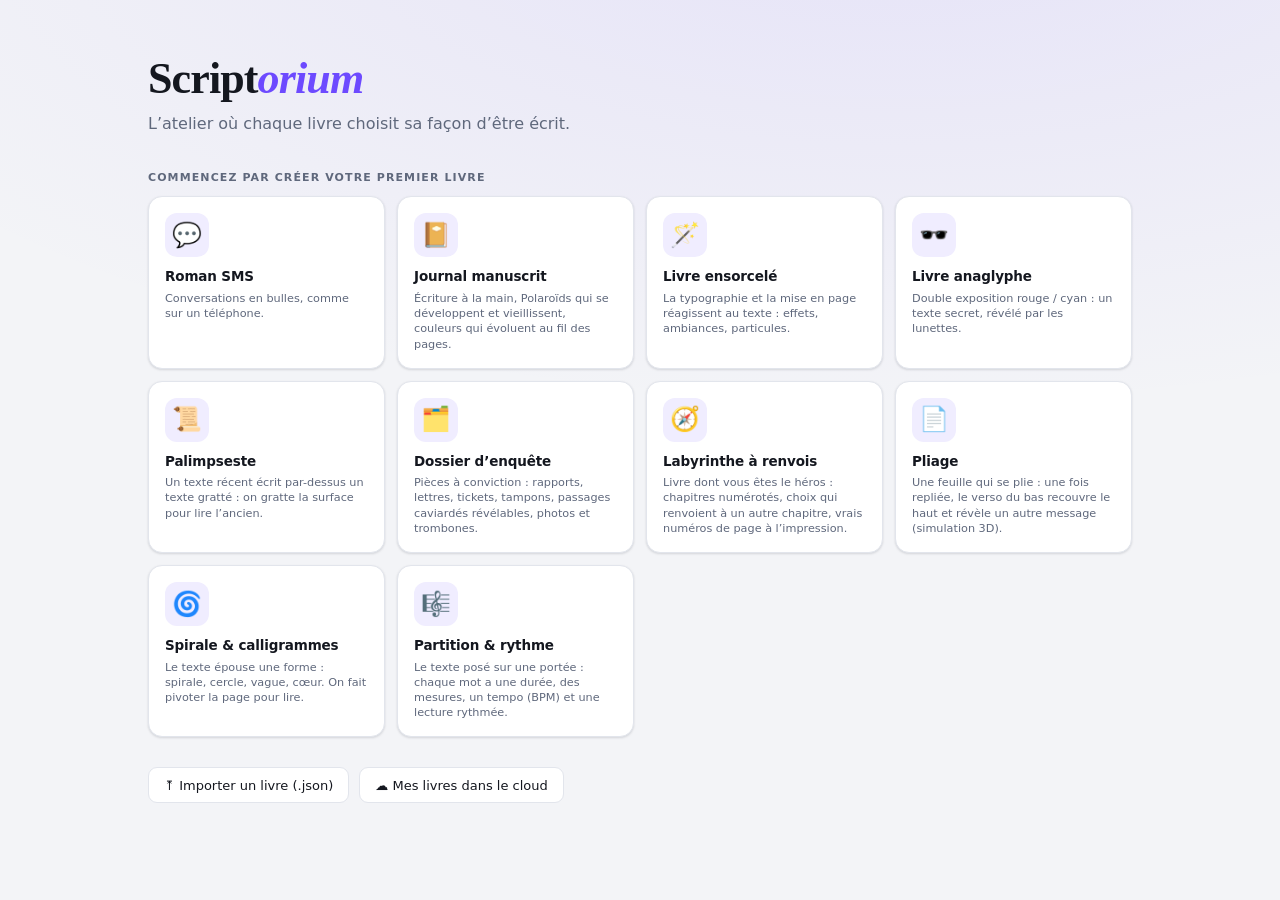
==== commit 312b1c0d: "Sauvegarde cloud (Firebase commun KMAUGER Apps) : compte e-mail, sauvegarde auto, récupération Co-Au" ====
--- a/app/index.html
+++ b/app/index.html
@@ -48,6 +48,7 @@
   <div class="two"><label>Année<input type="number" data-b="meta.year"></label>
    <label>Langue<select data-b="meta.lang"><option value="fr">Français</option><option value="en">English</option><option value="es">Español</option><option value="de">Deutsch</option><option value="it">Italiano</option></select></label></div>
   <h4>Couverture</h4>
+  <button class="pri" id="bCover" style="width:100%;margin-bottom:8px">🎨 Éditer la couverture complète (1ʳᵉ, tranche, 4ᵉ)</button>
   <label>Modèle<select data-b="meta.cover.style" id="covSel"></select></label>
   <div class="two"><label>Couleur 1<input type="color" data-b="meta.cover.c1"></label><label>Couleur 2<input type="color" data-b="meta.cover.c2"></label></div>
   <div class="tools"><button id="bCvImg">Choisir une image</button><button id="bCvNo">Retirer l’image</button></div>
@@ -80,6 +81,7 @@
    <button data-sty="min">Papier N&amp;B</button><button data-sty="retro">SMS rétro</button>
   </div>
   <h4>Bulles</h4>
+  <label>Couleurs<select data-b="set.cmode"><option value="perso">Une couleur par personnage</option><option value="iphone">Comme sur iPhone (envoyé bleu, reçu gris)</option></select></label>
   <label>Taille du texte <output data-o="set.fs"></output><input type="range" min="12" max="24" data-b="set.fs"></label>
   <label>Police<select data-b="set.font"><option value="sys">Système</option><option value="serif">Serif (Georgia)</option><option value="mono">Machine à écrire</option><option value="round">Arrondie</option><option value="hand">Manuscrite</option></select></label>
   <label>Arrondi <output data-o="set.radius"></output><input type="range" min="2" max="30" data-b="set.radius"></label>
@@ -93,7 +95,10 @@
   <input data-b="set.readText" placeholder="Texte de l’accusé (Lu, Vu, Distribué…)" aria-label="Texte de l’accusé">
   <h4>Conversation</h4>
   <label class="ck"><input type="checkbox" data-b="set.header"> En-tête (contact, avatars)</label>
-  <label class="ck"><input type="checkbox" data-b="set.status"> Barre d’état du téléphone</label>
+  <label class="ck"><input type="checkbox" data-b="set.status"> Barre d’état iPhone (heure du script, réseau, batterie)</label>
+  <label>Batterie au début du livre (%)<input type="number" min="1" max="100" data-b="set.batt"></label>
+  <label class="ck"><input type="checkbox" data-b="set.autoNotif"> Notification en fin de conversation quand le message suivant arrive d’une autre conversation</label>
+  <label class="ck"><input type="checkbox" data-b="set.phoneTag"> Étiquette « 📱 Téléphone de … » quand le livre passe d’un téléphone à l’autre (réglez chaque téléphone avec 📱 dans Persos)</label>
   <label>Fond<select data-b="set.wall"><option value="none">Aucun</option><option value="color">Couleur unie</option><option value="dots">Pois</option><option value="grid">Quadrillage</option><option value="diag">Rayures</option><option value="image">Image</option></select></label>
   <label>Couleur du fond<input type="color" data-b="set.wallc"></label>
   <div class="tools"><button id="bWall">Image de fond…</button><button id="bWallNo">Retirer</button></div>
@@ -211,6 +216,7 @@
    <button data-v="write" class="on">Écrire</button><button data-v="plan">Plan</button><button data-v="read">Lecture</button><button data-v="book">Livre</button>
   </div>
   <div class="sbox"><input class="srch" id="q" type="search" placeholder="Rechercher…" aria-label="Rechercher dans le livre"><span id="qc"></span><button class="ib sm" id="qp" aria-label="Résultat précédent"><svg class="ic" viewBox="0 0 24 24" aria-hidden="true"><path d="M12 19V5M5 12l7-7 7 7"/></svg></button><button class="ib sm" id="qn" aria-label="Résultat suivant"><svg class="ic" viewBox="0 0 24 24" aria-hidden="true"><path d="M12 5v14M5 12l7 7 7-7"/></svg></button></div>
+  <button class="ib" id="bCloud" title="Sauvegarde dans le cloud" aria-label="Sauvegarde dans le cloud" onclick="Cloud.dlg()" style="font-size:16px">☁</button>
   <button class="ib" id="bUn" title="Annuler (Ctrl+Z)" aria-label="Annuler"><svg class="ic" viewBox="0 0 24 24" aria-hidden="true"><path d="M9 14L4 9l5-5M4 9h10a6 6 0 010 12h-3"/></svg></button>
   <button class="ib" id="bRe" title="Rétablir (Ctrl+Maj+Z)" aria-label="Rétablir"><svg class="ic" viewBox="0 0 24 24" aria-hidden="true"><path d="M15 14l5-5-5-5M20 9H10a6 6 0 000 12h3"/></svg></button>
   <button class="ib" id="bK" title="Palette de commandes (Ctrl+K)" aria-label="Palette de commandes"><svg class="ic" viewBox="0 0 24 24" aria-hidden="true"><path d="M9 6a3 3 0 10-3 3h12a3 3 0 10-3-3v12a3 3 0 103-3H6a3 3 0 103 3z"/></svg></button>
@@ -249,7 +255,7 @@
    <div id="rchat"><div id="rphone" class="bk"><div id="rpt"></div><div class="pg" id="rpage"></div></div></div>
   </section>
   <section class="view" id="vBook" hidden>
-   <div class="rbar"><b>Aperçu du livre</b><span class="small">Mise en page telle qu’exportée (PDF, EPUB, web).</span><span class="seg2" id="bkMode"><button data-m="flow">Continu</button><button data-m="pages">Pages</button><button data-m="spread">Double page</button></span><label class="small">Zoom <input type="range" id="bkZ" min="0" max="150" value="0" title="0 = ajusté"></label><span id="bkInfo" class="small"></span><span id="bkx"></span><button class="acc" id="bPrint2">Imprimer / PDF</button></div>
+   <div class="rbar"><b>Aperçu du livre</b><span class="small">Mise en page telle qu’exportée (PDF, EPUB, web).</span><span class="seg2" id="bkMode"><button data-m="flow">Continu</button><button data-m="pages">Pages</button><button data-m="spread">Double page</button></span><label class="small">Zoom <input type="range" id="bkZ" min="0" max="150" value="0" title="0 = ajusté"></label><span id="bkInfo" class="small"></span><span id="bkx"></span><button id="bCover2">🎨 Couverture</button><button class="acc" id="bPrint2">Imprimer / PDF</button></div>
    <div class="bwrap" id="bwrap"></div>
   </section>
  </div>
@@ -262,6 +268,7 @@
 <div id="pr"></div>
 <script src="js/fonts.js"></script>
 <script src="js/scriptorium.js"></script>
+<script src="js/cloud.js"></script>
 <script>if('serviceWorker' in navigator&&location.protocol.startsWith('http'))navigator.serviceWorker.register('../sw.js').catch(()=>{})</script>
 </body>
 </html>
--- a/app/css/scriptorium.css
+++ b/app/css/scriptorium.css
@@ -110,6 +110,7 @@
 :root[data-t=dark] .bwrap{background:#0a0c10}
 dialog{border:1px solid var(--line);border-radius:16px;background:var(--panel);color:var(--ink);width:min(520px,94vw);padding:18px;max-height:90vh}
 dialog.wide{width:min(760px,96vw)}
+dialog.wide.xl{width:min(1100px,96vw)}
 dialog::backdrop{background:rgba(5,6,12,.55)}
 dialog h3{margin:0 0 8px;font:700 18px Georgia,serif}
 #mdB{max-height:64vh;overflow:auto;padding:2px}
